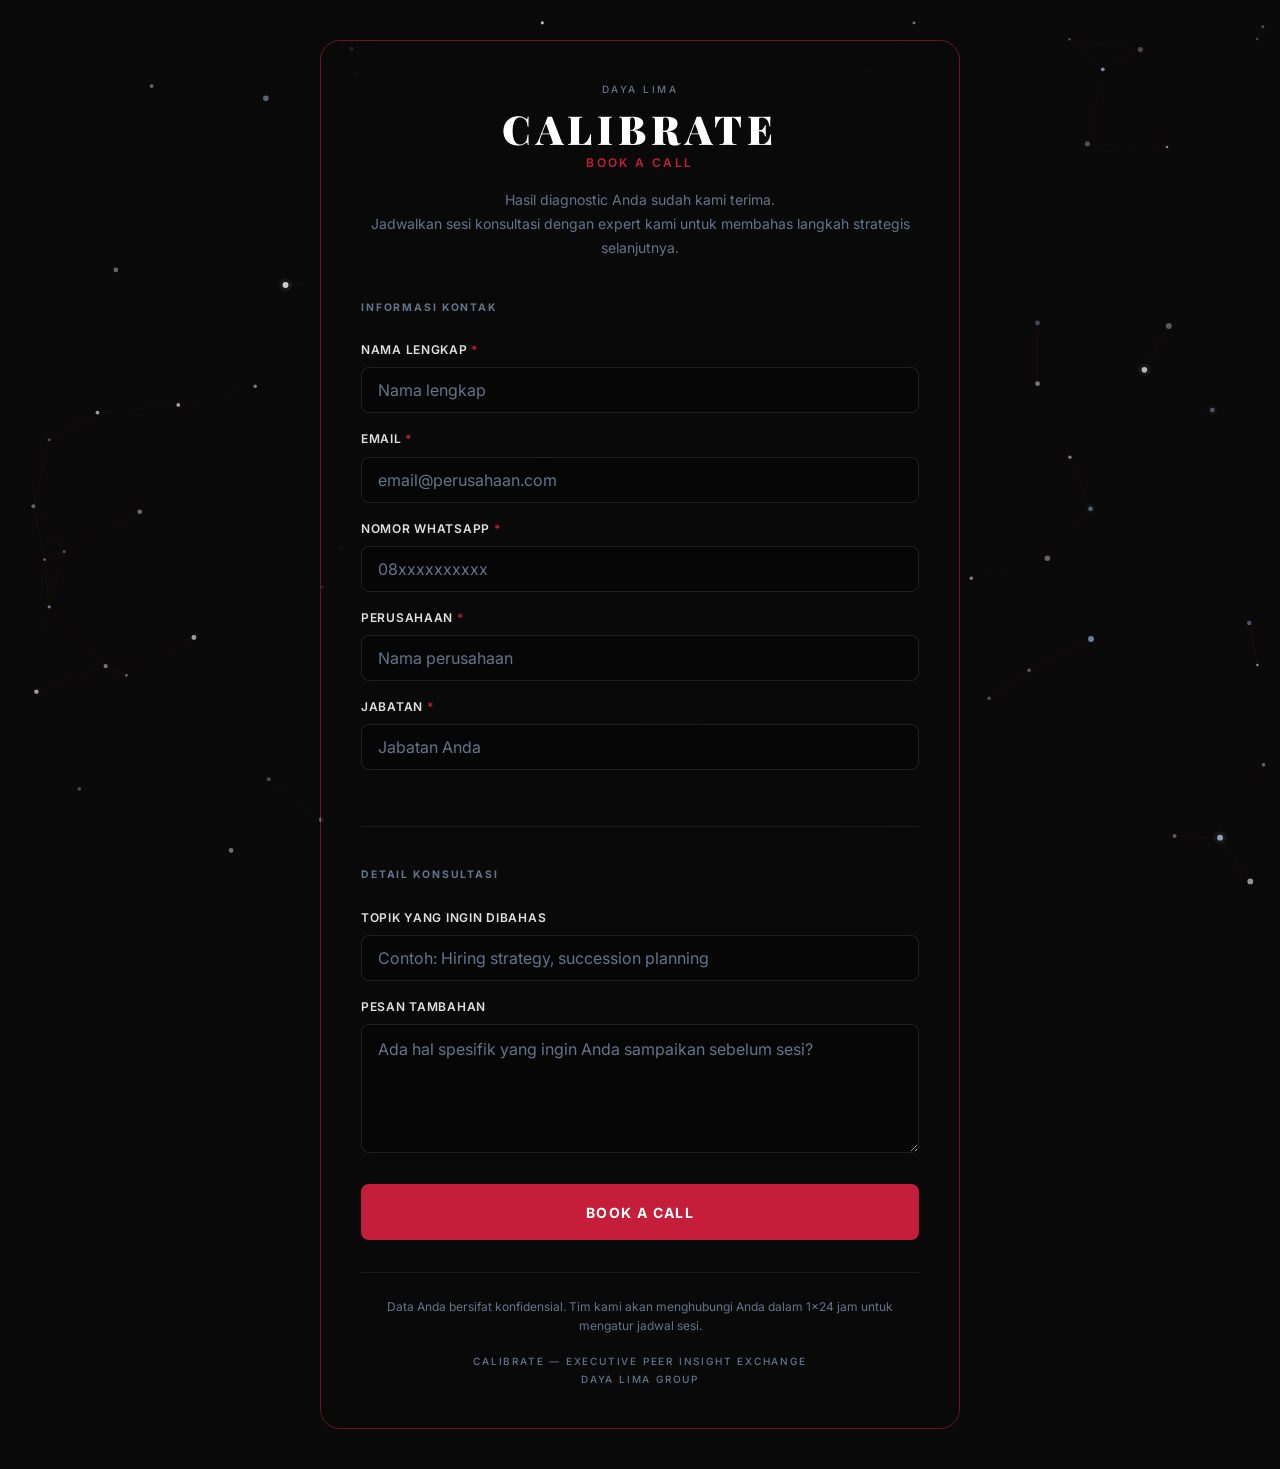
==== book-a-call.html @ 2a83cf6b "Add Book a Call leads page with Google Sheets webhook New page for scheduling expert consultation af" ====
<!DOCTYPE html>
<html lang="id">
<head>
  <meta charset="UTF-8">
  <meta name="viewport" content="width=device-width, initial-scale=1.0">
  <title>CALIBRATE — Book a Call</title>
  <link rel="preconnect" href="https://fonts.googleapis.com">
  <link rel="preconnect" href="https://fonts.gstatic.com" crossorigin>
  <link href="https://fonts.googleapis.com/css2?family=Inter:wght@400;500;600;700&family=Playfair+Display:ital,wght@0,700;0,800;0,900;1,700&display=swap" rel="stylesheet">
  <link rel="stylesheet" href="css/form-styles.css">
</head>
<body>

  <div class="panel-frame">
  <div class="form-container">

    <!-- ============================================================
         HEADER
         ============================================================ -->
    <div class="form-header">
      <div class="form-brand">DAYA LIMA</div>
      <h1>CALIBRATE</h1>
      <div class="form-title-sub">Book a Call</div>
      <p class="form-desc">Hasil diagnostic Anda sudah kami terima.<br>Jadwalkan sesi konsultasi dengan expert kami untuk membahas langkah strategis selanjutnya.</p>
    </div>

    <form id="book-a-call-form" novalidate>

      <!-- ============================================================
           SECTION: DATA KONTAK
           ============================================================ -->
      <div class="form-section">
        <div class="section-label">Informasi Kontak</div>

        <div class="form-group">
          <label for="nama">Nama Lengkap <span class="required">*</span></label>
          <input type="text" id="nama" name="nama" required placeholder="Nama lengkap">
          <div class="field-error"></div>
        </div>

        <div class="form-group">
          <label for="email">Email <span class="required">*</span></label>
          <input type="email" id="email" name="email" required placeholder="email@perusahaan.com">
          <div class="field-error"></div>
        </div>

        <div class="form-group">
          <label for="whatsapp">Nomor WhatsApp <span class="required">*</span></label>
          <input type="tel" id="whatsapp" name="whatsapp" required placeholder="08xxxxxxxxxx">
          <div class="field-error"></div>
        </div>

        <div class="form-group">
          <label for="perusahaan">Perusahaan <span class="required">*</span></label>
          <input type="text" id="perusahaan" name="perusahaan" required placeholder="Nama perusahaan">
          <div class="field-error"></div>
        </div>

        <div class="form-group">
          <label for="jabatan">Jabatan <span class="required">*</span></label>
          <input type="text" id="jabatan" name="jabatan" required placeholder="Jabatan Anda">
          <div class="field-error"></div>
        </div>

        <!-- Honeypot anti-spam -->
        <div class="form-group hp-field" aria-hidden="true">
          <label for="website">Website</label>
          <input type="text" id="website" name="website" tabindex="-1" autocomplete="off">
        </div>
      </div>

      <!-- ============================================================
           SECTION: DETAIL KONSULTASI
           ============================================================ -->
      <div class="form-section">
        <div class="section-label">Detail Konsultasi</div>

        <div class="form-group">
          <label for="topik">Topik yang Ingin Dibahas</label>
          <input type="text" id="topik" name="topik" placeholder="Contoh: Hiring strategy, succession planning">
        </div>

        <div class="form-group">
          <label for="pesan">Pesan Tambahan</label>
          <textarea id="pesan" name="pesan" rows="4" placeholder="Ada hal spesifik yang ingin Anda sampaikan sebelum sesi?"></textarea>
        </div>
      </div>

      <!-- ============================================================
           SUBMIT
           ============================================================ -->
      <button type="submit" class="btn-submit">BOOK A CALL</button>

    </form>

    <div id="form-message" class="form-message"></div>

    <!-- ============================================================
         FOOTER
         ============================================================ -->
    <div class="form-footer">
      <p>Data Anda bersifat konfidensial. Tim kami akan menghubungi Anda dalam 1×24 jam untuk mengatur jadwal sesi.</p>
      <div class="footer-brand">CALIBRATE — Executive Peer Insight Exchange<br>Daya Lima Group</div>
    </div>

  </div>
  </div>

  <script src="js/galaxy-bg.js"></script>
  <script src="js/book-a-call-handler.js"></script>
</body>
</html>
---- css/form-styles.css ----
/*
 * Calibrate Diagnostic Form — Styles
 *
 * Design: CALIBRATE brand — dark, cinematic, executive premium
 * Palette: Void Black + Signal Red + warm whites
 * Typography: Playfair Display (display) + Inter (body/UI)
 */

/* ============================================================
   CSS VARIABLES — Design Tokens
   ============================================================ */
:root {
  /* --- Core Palette --- */
  --color-bg-primary: #0A0A0A;
  --color-bg-elevated: #111111;
  --color-bg-card: #1A1A1A;
  --color-bg-input: #111111;
  --color-text-primary: #FFFFFF;
  --color-text-body: #E0E0E0;
  --color-text-muted: #64748B;
  --color-text-dark: #1A1A1A;
  --color-accent: #C41E3A;
  --color-accent-hover: #E02040;
  --color-accent-glow: rgba(196, 30, 58, 0.15);
  --color-accent-gold: #C9A84C;
  --color-border: #2A2A2A;
  --color-border-hover: #3A3A3A;

  /* --- Semantic --- */
  --color-success: #16A34A;
  --color-success-bg: rgba(22, 163, 74, 0.12);
  --color-success-border: rgba(22, 163, 74, 0.3);
  --color-error: #EF4444;
  --color-error-bg: rgba(239, 68, 68, 0.12);
  --color-error-border: rgba(239, 68, 68, 0.3);

  /* --- Typography --- */
  --font-display: 'Playfair Display', Georgia, 'Times New Roman', serif;
  --font-sans: 'Inter', system-ui, -apple-system, sans-serif;

  /* --- Spacing --- */
  --space-1: 4px;
  --space-2: 8px;
  --space-3: 12px;
  --space-4: 16px;
  --space-6: 24px;
  --space-8: 32px;
  --space-10: 40px;
  --space-12: 48px;

  /* --- Motion --- */
  --ease-out: cubic-bezier(0, 0, 0.2, 1);
  --ease-decisive: cubic-bezier(0.22, 1, 0.36, 1);
  --duration-fast: 150ms;
  --duration-normal: 250ms;
  --duration-slow: 400ms;

  --max-width: 640px;

  /* --- Border Radius --- */
  --border-radius: 8px;
  --border-radius-lg: 20px;
}

/* Reset */
* {
  box-sizing: border-box;
  margin: 0;
  padding: 0;
}

body {
  font-family: var(--font-sans);
  color: var(--color-text-body);
  background-color: var(--color-bg-primary);
  line-height: 1.6;
  padding: 40px 16px;
  min-height: 100vh;
}

/* ============================================================
   PANEL FRAME — Outer shell: clip-path + pulsing glow
   ============================================================ */
.panel-frame {
  max-width: var(--max-width);
  margin: 0 auto;
  border-radius: var(--border-radius-lg);
  border: 1.5px solid rgba(196, 30, 58, 0.55);
  overflow: hidden;
  animation: fadeInUp var(--duration-slow) var(--ease-decisive),
             panelGlow 5s ease-in-out infinite;
}

@keyframes panelGlow {
  0%, 100% {
    box-shadow: 0 0 12px rgba(196, 30, 58, 0.15),
                0 0 32px rgba(196, 30, 58, 0.06);
  }
  50% {
    box-shadow: 0 0 20px rgba(196, 30, 58, 0.32),
                0 0 60px rgba(196, 30, 58, 0.14);
  }
}

/* ============================================================
   FORM CONTAINER — Inner panel content
   ============================================================ */
.form-container {
  /* Glassmorphism: semi-transparan + frosted blur */
  background: rgba(10, 10, 10, 0.52);
  backdrop-filter: blur(22px);
  -webkit-backdrop-filter: blur(22px);
  padding: var(--space-10);
  position: relative;
  overflow: hidden;
  /* Border dipindah ke .panel-frame supaya ngikutin border-radius dengan benar */
}

/* Scanline overlay — texture layar panel */
.form-container::after {
  content: '';
  position: absolute;
  inset: 0;
  background: repeating-linear-gradient(
    to bottom,
    transparent,
    transparent 3px,
    rgba(0, 0, 0, 0.04) 3px,
    rgba(0, 0, 0, 0.04) 4px
  );
  pointer-events: none;
  z-index: 0;
}

/* Pastikan semua konten form di atas scanlines */
.form-container > * {
  position: relative;
  z-index: 1;
}

@keyframes fadeInUp {
  from {
    opacity: 0;
    transform: translateY(12px);
  }
  to {
    opacity: 1;
    transform: translateY(0);
  }
}


/* ============================================================
   HEADER
   ============================================================ */
.form-header {
  text-align: center;
  margin-bottom: var(--space-10);
}

.form-brand {
  font-family: var(--font-sans);
  font-size: 10px;
  font-weight: 500;
  color: var(--color-text-muted);
  letter-spacing: 0.25em;
  text-transform: uppercase;
  margin-bottom: var(--space-3);
}

.form-container h1 {
  font-family: var(--font-display);
  font-weight: 900;
  font-size: 2.5rem;
  color: var(--color-text-primary);
  letter-spacing: 0.12em;
  text-transform: uppercase;
  line-height: 1;
  margin-bottom: var(--space-1);
}

.form-title-sub {
  font-family: var(--font-sans);
  font-size: 0.75rem;
  font-weight: 600;
  color: var(--color-accent);
  letter-spacing: 0.2em;
  text-transform: uppercase;
  margin-bottom: var(--space-4);
}

.form-container .form-desc {
  color: var(--color-text-muted);
  font-size: 0.875rem;
  line-height: 1.7;
}

/* ============================================================
   FORM SECTIONS
   ============================================================ */
.form-section {
  margin-bottom: var(--space-10);
  padding-bottom: var(--space-10);
  border-bottom: 1px solid rgba(255, 255, 255, 0.07);
}

.form-section:last-of-type {
  border-bottom: none;
  margin-bottom: var(--space-6);
  padding-bottom: 0;
}

.section-label {
  font-size: 0.65rem;
  font-weight: 700;
  color: var(--color-text-muted);
  letter-spacing: 0.18em;
  text-transform: uppercase;
  margin-bottom: var(--space-6);
}

.section-desc {
  color: var(--color-text-muted);
  font-size: 0.8rem;
  line-height: 1.6;
  margin-bottom: var(--space-8);
  font-style: italic;
}

/* ============================================================
   FORM FIELDS
   ============================================================ */
.form-group {
  margin-bottom: var(--space-4);
}

.form-group label {
  display: block;
  margin-bottom: var(--space-2);
  font-size: 0.75rem;
  font-weight: 600;
  color: var(--color-text-body);
  letter-spacing: 0.06em;
  text-transform: uppercase;
}

.required {
  color: var(--color-accent);
}

.form-group input[type="text"],
.form-group input[type="email"],
.form-group input[type="tel"] {
  width: 100%;
  padding: var(--space-3) var(--space-4);
  border: 1px solid rgba(255, 255, 255, 0.1);
  border-radius: var(--border-radius);
  font-size: 1rem;
  font-family: var(--font-sans);
  color: var(--color-text-primary);
  background-color: rgba(0, 0, 0, 0.35);
  transition: border-color var(--duration-fast) var(--ease-out),
              box-shadow var(--duration-fast) var(--ease-out);
}

.form-group input::placeholder,
.form-group textarea::placeholder {
  color: var(--color-text-muted);
}

.form-group textarea {
  width: 100%;
  padding: var(--space-3) var(--space-4);
  border: 1px solid rgba(255, 255, 255, 0.1);
  border-radius: var(--border-radius);
  font-size: 1rem;
  font-family: var(--font-sans);
  color: var(--color-text-primary);
  background-color: rgba(0, 0, 0, 0.35);
  resize: vertical;
  min-height: 100px;
  line-height: 1.6;
  transition: border-color var(--duration-fast) var(--ease-out),
              box-shadow var(--duration-fast) var(--ease-out);
}

.form-group input:hover,
.form-group textarea:hover {
  border-color: rgba(255, 255, 255, 0.2);
}

.form-group input:focus,
.form-group textarea:focus {
  outline: none;
  border-color: var(--color-accent);
  box-shadow: 0 0 0 2px var(--color-accent-glow);
}

.form-group.has-error input,
.form-group.has-error textarea {
  border-color: var(--color-error);
}

.form-group.has-error input:focus,
.form-group.has-error textarea:focus {
  box-shadow: 0 0 0 2px var(--color-error-bg);
}

/* ============================================================
   DIAGNOSTIC QUESTION ITEMS
   ============================================================ */
.question-item {
  margin-bottom: var(--space-10);
}

.question-item:last-child {
  margin-bottom: 0;
}

.question-label {
  font-size: 0.65rem;
  font-weight: 700;
  color: var(--color-accent);
  text-transform: uppercase;
  letter-spacing: 0.12em;
  margin-bottom: var(--space-2);
}

.question-text {
  font-family: var(--font-display);
  font-size: 1.1rem;
  font-weight: 700;
  color: var(--color-text-primary);
  margin-bottom: var(--space-6);
  line-height: 1.55;
}

.question-text em {
  font-style: italic;
  color: var(--color-text-body);
}

/* ============================================================
   RATING BUTTONS — Horizontal tap buttons
   ============================================================ */
.rating-group {
  display: flex;
  gap: var(--space-2);
  margin-bottom: var(--space-2);
}

.rating-btn {
  flex: 1;
  padding: var(--space-3) var(--space-1);
  min-height: 52px;
  border: 1px solid rgba(255, 255, 255, 0.1);
  border-radius: var(--border-radius);
  background: rgba(255, 255, 255, 0.04);
  color: var(--color-text-muted);
  font-family: var(--font-display);
  font-size: 1.25rem;
  font-weight: 800;
  cursor: pointer;
  transition: all var(--duration-fast) var(--ease-out);
  user-select: none;
  -webkit-user-select: none;
}

.rating-btn:hover {
  border-color: rgba(255, 255, 255, 0.22);
  background: rgba(255, 255, 255, 0.08);
  color: var(--color-text-body);
}

.rating-btn.selected {
  background-color: rgba(196, 30, 58, 0.28);
  border-color: var(--color-accent);
  color: var(--color-text-primary);
  box-shadow: 0 0 12px rgba(196, 30, 58, 0.2) inset;
}

.rating-btn:active {
  transform: scale(0.95);
}

/* Label kiri-kanan di bawah rating group */
.rating-labels {
  display: flex;
  justify-content: space-between;
  margin-bottom: var(--space-3);
  padding: 0 2px;
}

.rating-labels span {
  font-size: 0.65rem;
  color: var(--color-text-muted);
  letter-spacing: 0.02em;
}

/* ============================================================
   FIELD ERROR
   ============================================================ */
.field-error {
  color: var(--color-error);
  font-size: 0.8rem;
  margin-top: var(--space-1);
  min-height: 0;
}

/* ============================================================
   SUBMIT BUTTON
   ============================================================ */
.btn-submit {
  display: block;
  width: 100%;
  padding: var(--space-4) var(--space-6);
  min-height: 56px;
  border: none;
  border-radius: var(--border-radius);
  background-color: var(--color-accent);
  color: var(--color-text-primary);
  font-family: var(--font-sans);
  font-size: 0.875rem;
  font-weight: 700;
  letter-spacing: 0.1em;
  text-transform: uppercase;
  cursor: pointer;
  transition: background-color var(--duration-fast) var(--ease-out),
              transform 0.1s ease;
  margin-bottom: var(--space-6);
}

.btn-submit:hover {
  background-color: var(--color-accent-hover);
}

.btn-submit:active {
  transform: scale(0.99);
}

.btn-submit:disabled {
  background-color: var(--color-border);
  color: var(--color-text-muted);
  cursor: not-allowed;
  transform: none;
}

/* ============================================================
   FORM MESSAGE — Konfirmasi setelah submit
   ============================================================ */
.form-message {
  display: none;
  padding: var(--space-10);
  margin-top: var(--space-4);
  text-align: center;
  animation: fadeInUp var(--duration-slow) var(--ease-decisive);
}

.form-message.success {
  background: rgba(10, 10, 10, 0.7);
  backdrop-filter: blur(16px);
  -webkit-backdrop-filter: blur(16px);
  border: 1px solid rgba(196, 30, 58, 0.35);
  border-radius: var(--border-radius);
  color: var(--color-text-body);
}

.form-message.error {
  background-color: var(--color-error-bg);
  color: var(--color-error);
  border: 1px solid var(--color-error-border);
  border-radius: var(--border-radius);
}

.form-message h3 {
  font-family: var(--font-display);
  font-size: 1.75rem;
  font-weight: 700;
  color: var(--color-text-primary);
  margin-bottom: var(--space-2);
}

/* Checkmark SVG wrapper */
.confirm-icon {
  margin-bottom: var(--space-6);
}

/* Eyebrow — branding kecil di atas judul */
.confirm-eyebrow {
  font-size: 0.6rem;
  font-weight: 600;
  letter-spacing: 0.22em;
  text-transform: uppercase;
  color: var(--color-text-muted);
  margin-bottom: var(--space-3);
}

/* Divider merah pendek dan centered */
.confirm-divider {
  border: none;
  border-top: 1px solid rgba(196, 30, 58, 0.4);
  width: 48px;
  margin: var(--space-4) auto var(--space-6);
}

/* Paragraf body konfirmasi */
.confirm-body p {
  font-size: 0.875rem;
  color: var(--color-text-muted);
  line-height: 1.75;
  margin-bottom: var(--space-2);
}

/* ============================================================
   HONEYPOT
   ============================================================ */
.hp-field {
  opacity: 0;
  position: absolute;
  top: 0;
  left: 0;
  height: 0;
  width: 0;
  z-index: -1;
  overflow: hidden;
  pointer-events: none;
}

/* ============================================================
   FOOTER
   ============================================================ */
.form-footer {
  text-align: center;
  margin-top: var(--space-8);
  padding-top: var(--space-6);
  border-top: 1px solid rgba(255, 255, 255, 0.07);
}

.form-footer p {
  font-size: 0.75rem;
  color: var(--color-text-muted);
  line-height: 1.6;
  margin-bottom: var(--space-4);
}

.form-footer .footer-brand {
  font-size: 10px;
  font-weight: 500;
  letter-spacing: 0.18em;
  text-transform: uppercase;
  color: var(--color-text-muted);
  line-height: 1.8;
}

/* ============================================================
   RESPONSIVE
   ============================================================ */
@media (max-width: 480px) {
  body {
    /* Padding kiri-kanan lebih besar supaya galaxy background peek di sisi form */
    padding: 28px 20px;
  }

  .form-container {
    padding: var(--space-6);
  }

  .form-container h1 {
    font-size: 2rem;
  }

  .question-text {
    font-size: 1rem;
  }

  .rating-btn {
    min-height: 48px;
    font-size: 1.1rem;
  }
}

@media (max-width: 320px) {
  .form-container {
    padding: var(--space-4);
  }

  .rating-group {
    gap: var(--space-1);
  }
}
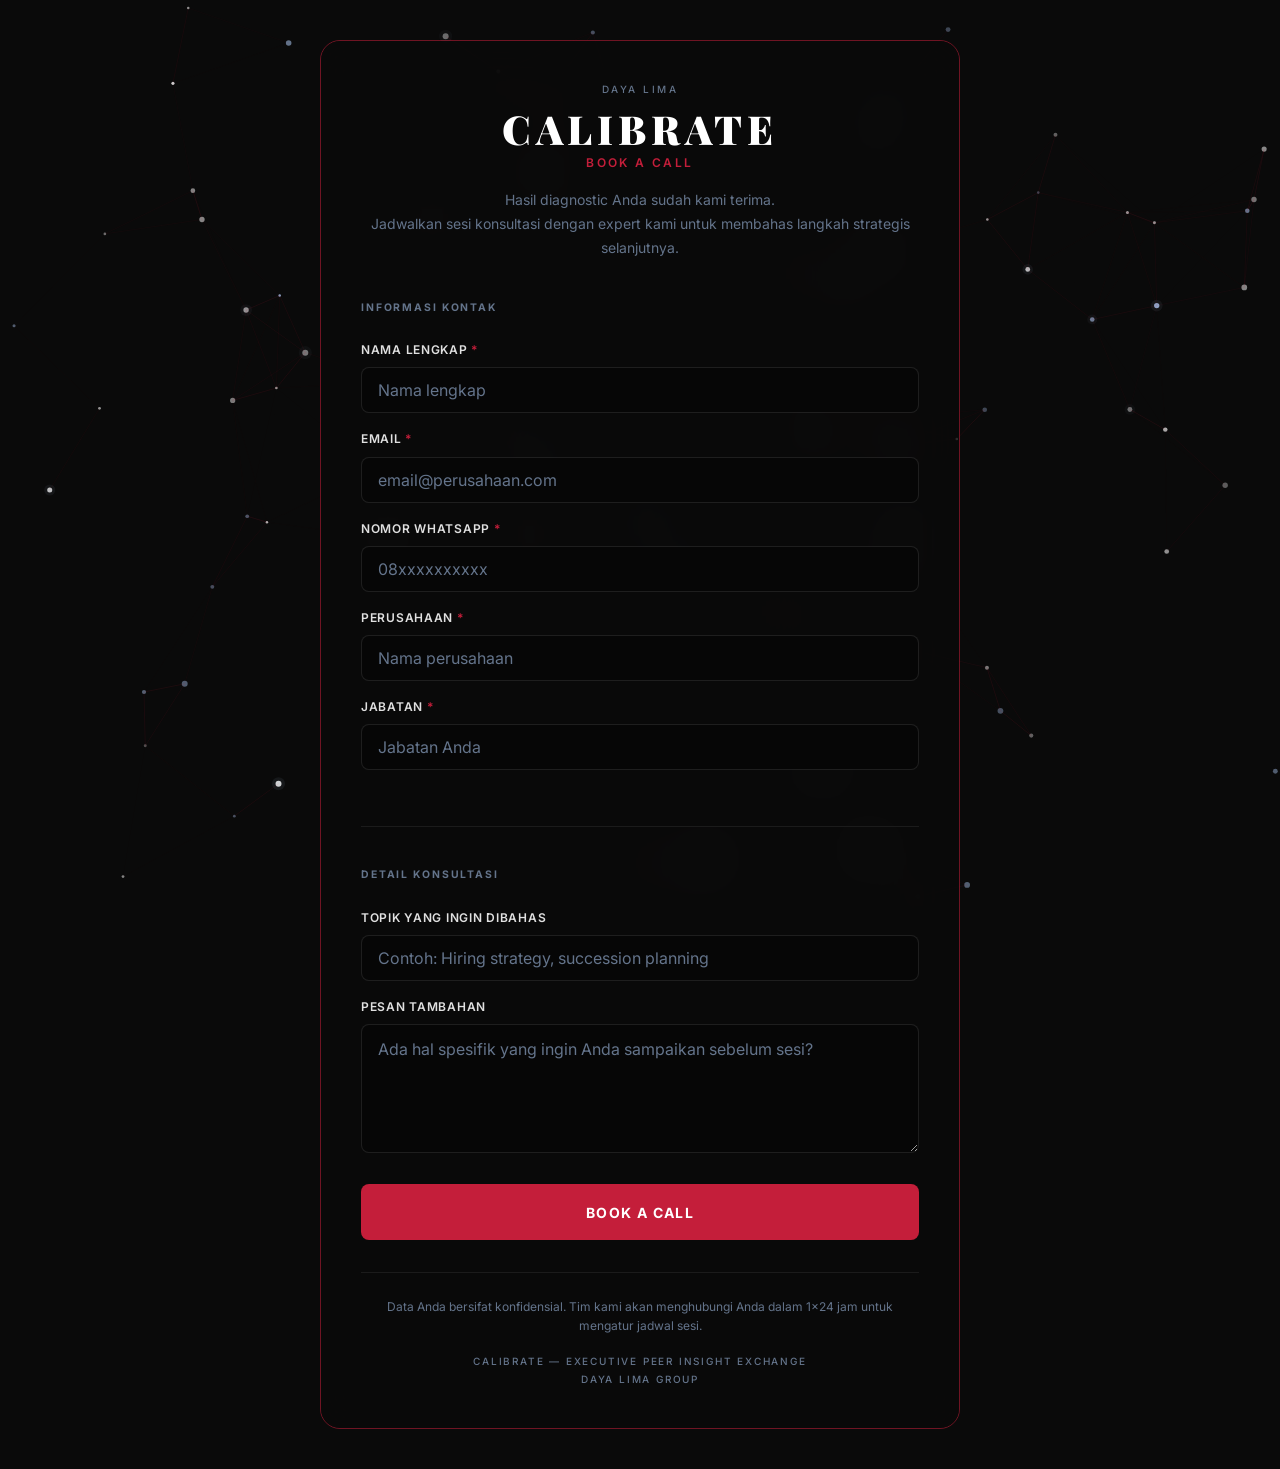
==== commit 63c2aac9: "Add Open Graph meta tags to all pages for link preview Each page now shows Daya Lima logo, title, an" ====
--- a/book-a-call.html
+++ b/book-a-call.html
@@ -4,6 +4,14 @@
   <meta charset="UTF-8">
   <meta name="viewport" content="width=device-width, initial-scale=1.0">
   <title>CALIBRATE — Book a Call</title>
+
+  <!-- Open Graph -->
+  <meta property="og:title" content="CALIBRATE — Book a Call">
+  <meta property="og:description" content="Jadwalkan sesi konsultasi dengan expert kami untuk membahas langkah strategis talent di organisasi Anda.">
+  <meta property="og:image" content="https://www.calibrate-dayalima.com/assets/logo-dayalima.png">
+  <meta property="og:url" content="https://www.calibrate-dayalima.com/book-a-call">
+  <meta property="og:type" content="website">
+
   <link rel="preconnect" href="https://fonts.googleapis.com">
   <link rel="preconnect" href="https://fonts.gstatic.com" crossorigin>
   <link href="https://fonts.googleapis.com/css2?family=Inter:wght@400;500;600;700&family=Playfair+Display:ital,wght@0,700;0,800;0,900;1,700&display=swap" rel="stylesheet">
